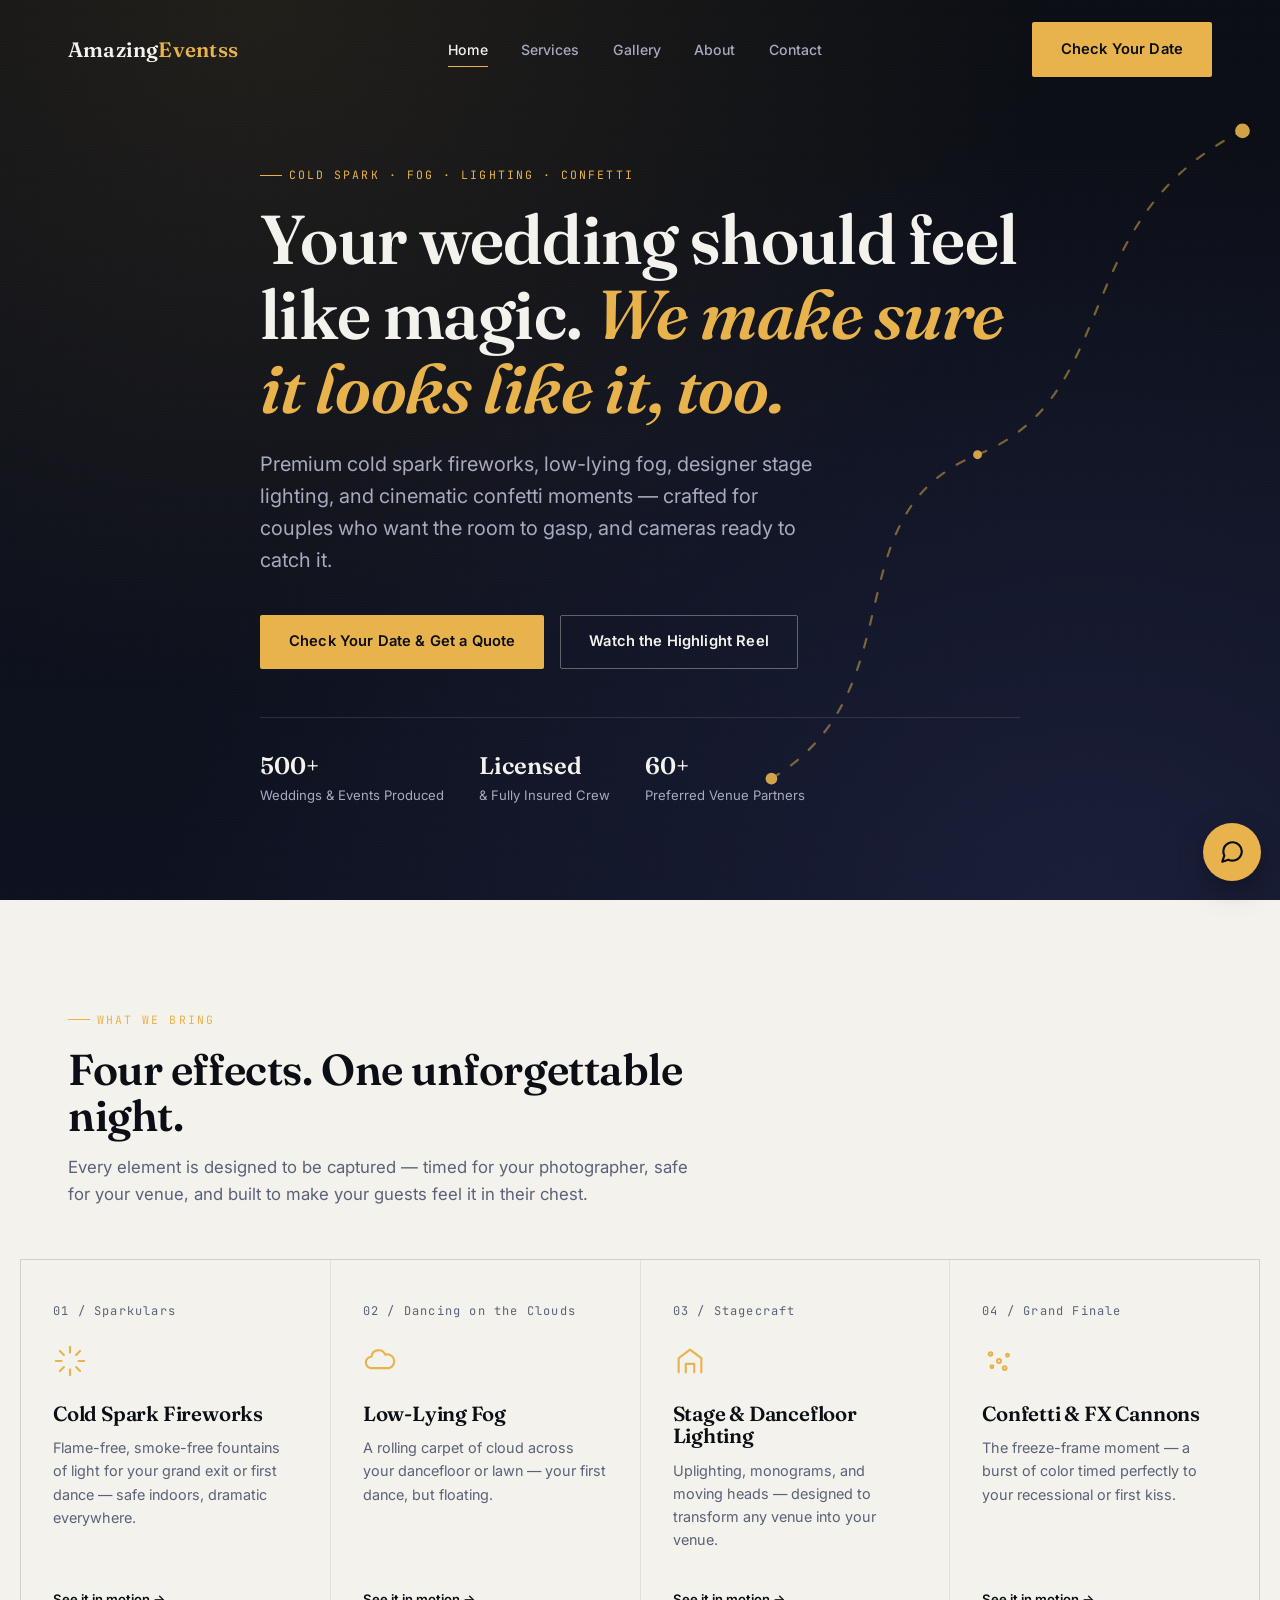
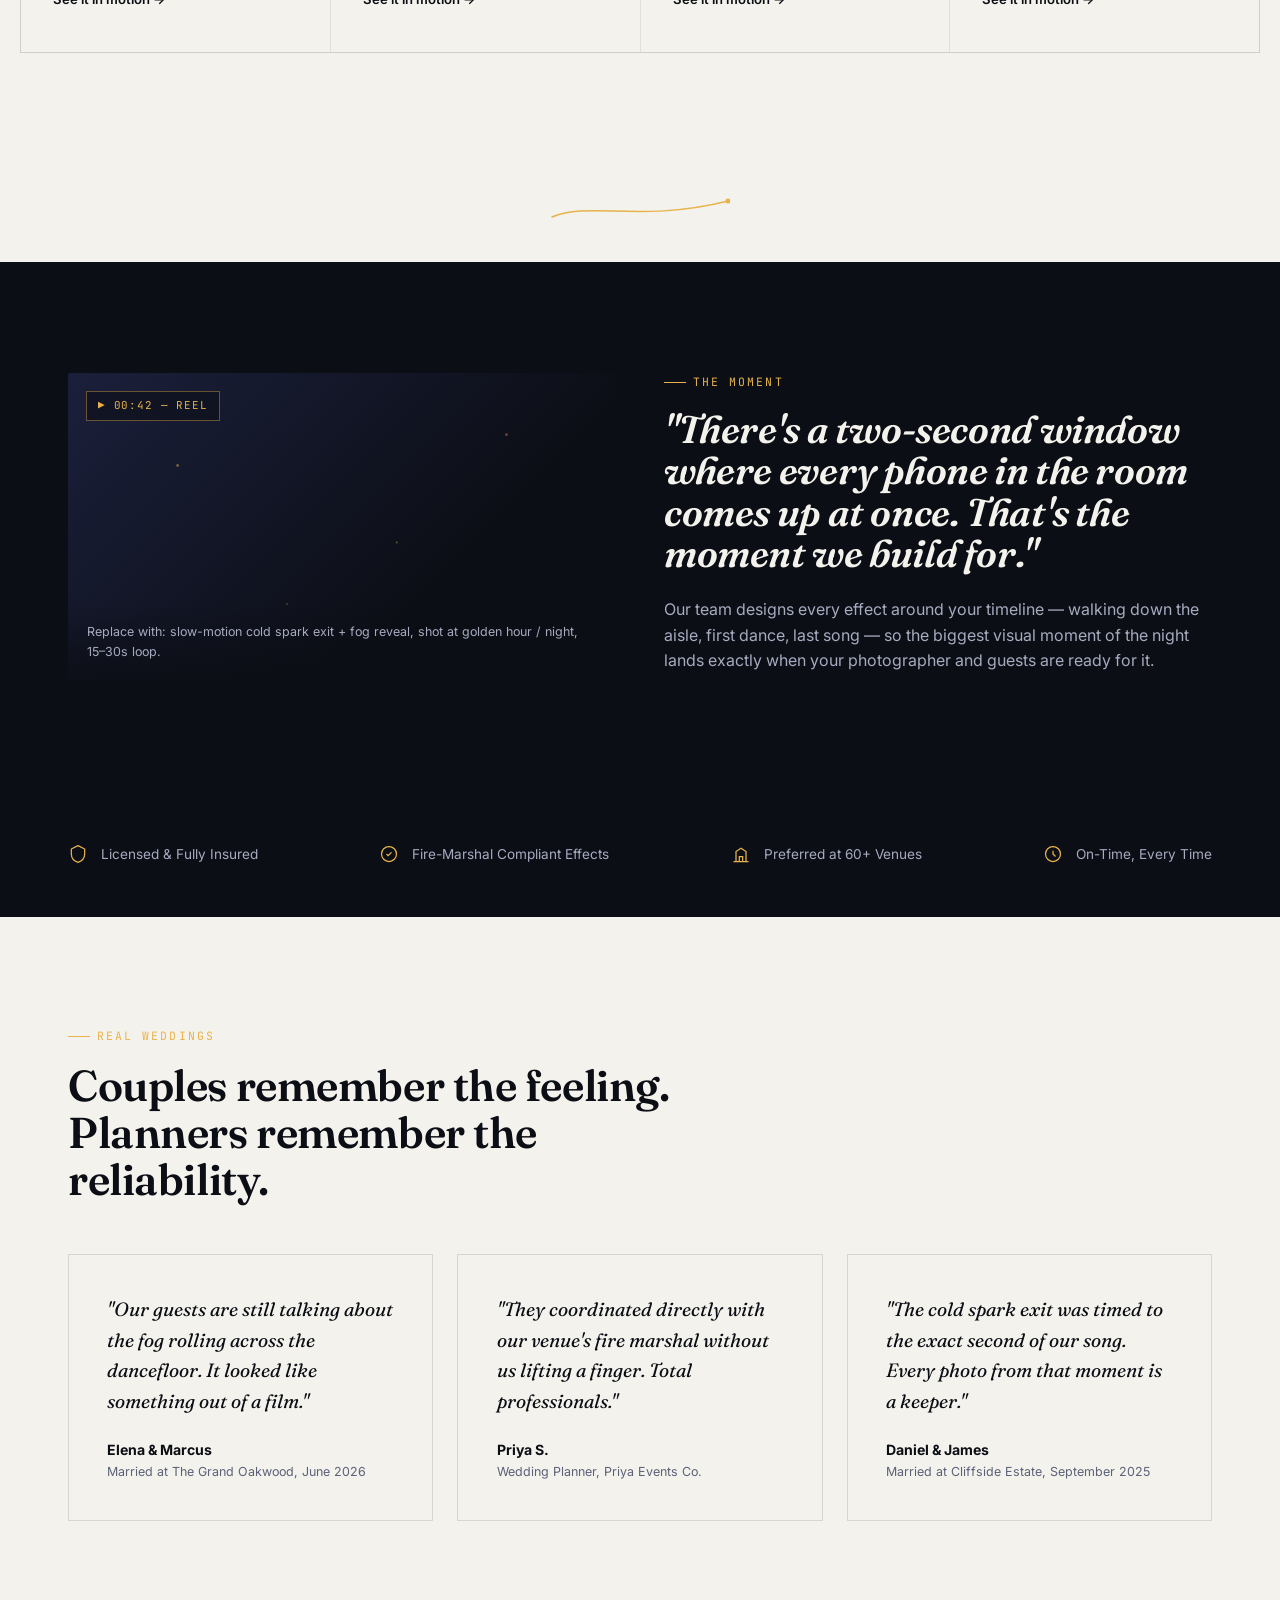
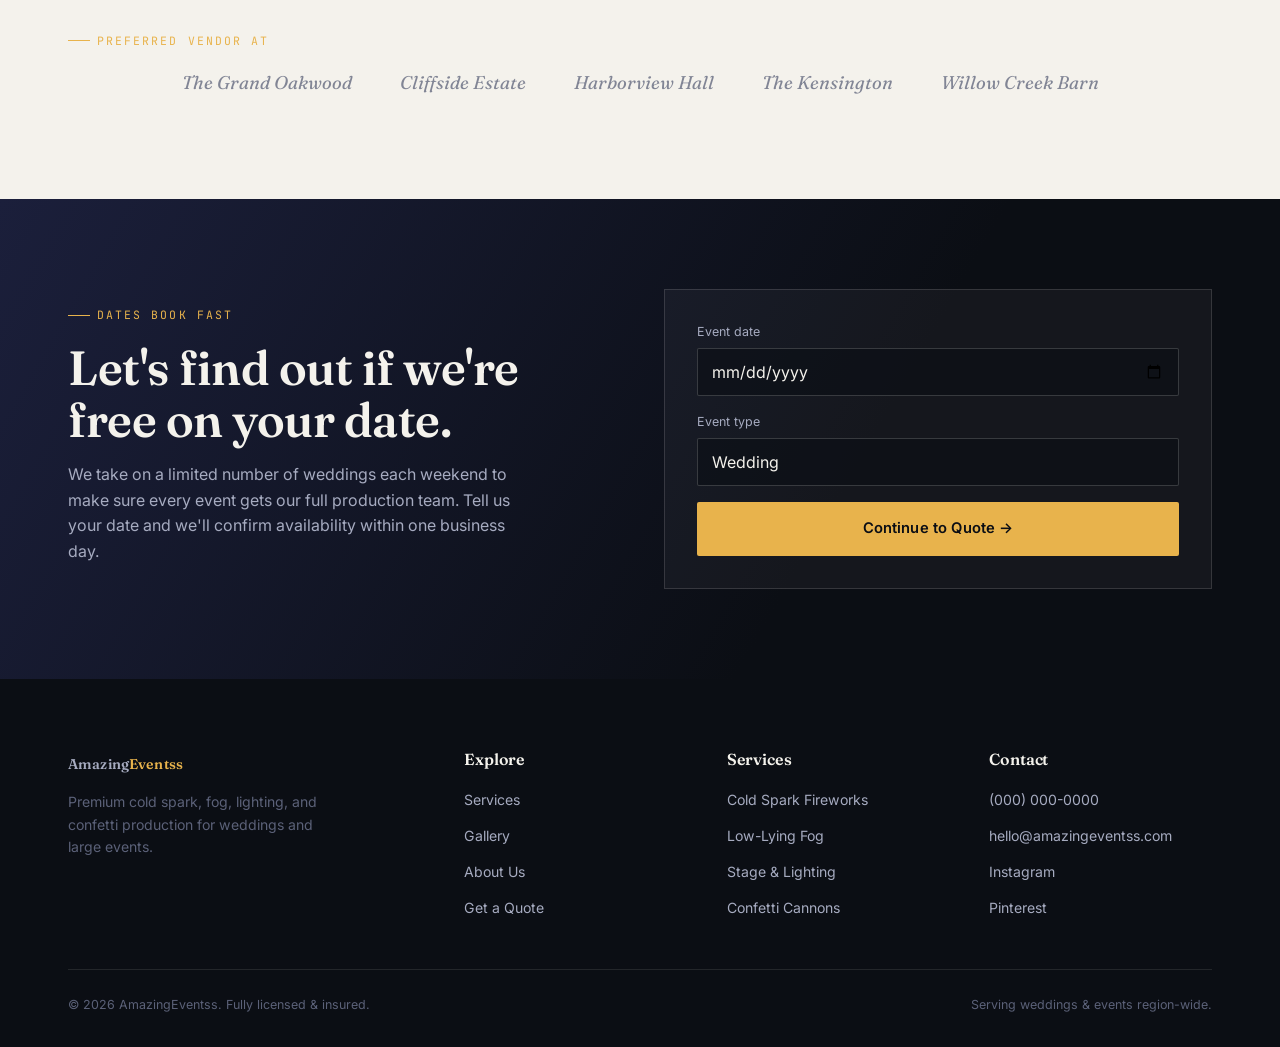
==== index.html @ cc932c7c "Initial commit" ====
<!DOCTYPE html>
<html lang="en">
<head>
<meta charset="UTF-8">
<meta name="viewport" content="width=device-width, initial-scale=1.0">
<title>AmazingEventss — Premium Cold Spark, Fog &amp; Lighting for Weddings</title>
<meta name="description" content="Cold spark fireworks, low-lying fog, designer stage lighting, and confetti cannons for weddings and premium events. Licensed, insured, unforgettable.">

<!-- Fonts -->
<link rel="preconnect" href="https://fonts.googleapis.com">
<link href="https://fonts.googleapis.com/css2?family=Fraunces:ital,wght@0,500;0,600;1,500&family=Inter:wght@400;500;600;700&family=JetBrains+Mono:wght@400;500&display=swap" rel="stylesheet">

<!-- Bootstrap (grid + utilities only — visual design is custom) -->
<link href="https://cdn.jsdelivr.net/npm/bootstrap@5.3.3/dist/css/bootstrap.min.css" rel="stylesheet">

<!-- Site styles -->
<link rel="stylesheet" href="css/style.css">
</head>
<body>

<!-- =============================== NAVBAR =============================== -->
<nav class="ae-nav">
  <div class="container-wide">
    <a href="index.html" class="ae-brand">Amazing<span>Eventss</span></a>
    <ul class="ae-links" id="aeLinks">
      <li><a href="index.html" class="active">Home</a></li>
      <li><a href="services.html">Services</a></li>
      <li><a href="gallery.html">Gallery</a></li>
      <li><a href="about.html">About</a></li>
      <li><a href="contact.html">Contact</a></li>
    </ul>
    <div class="ae-nav-cta">
      <a href="contact.html" class="btn-spark d-none d-md-inline-flex">Check Your Date</a>
      <button class="ae-burger" id="aeBurger" aria-label="Toggle menu" aria-expanded="false">&#9776;</button>
    </div>
  </div>
</nav>

<!-- =============================== HERO =============================== -->
<header class="hero">
  <svg class="spark-trail" viewBox="0 0 400 500" xmlns="http://www.w3.org/2000/svg" aria-hidden="true">
    <path d="M20,480 C120,420 60,300 160,260 C260,220 220,100 340,40" />
    <circle class="ember" cx="20" cy="480" r="4"></circle>
    <circle class="ember" cx="160" cy="260" r="3" style="animation-delay:1.2s"></circle>
    <circle class="ember" cx="340" cy="40" r="5" style="animation-delay:2.4s"></circle>
  </svg>

  <div class="container-wide">
    <div class="hero-inner">
      <span class="eyebrow" id="heroEyebrow">Cold Spark · Fog · Lighting · Confetti</span>
      <h1><span id="heroHeadlineMain">Your wedding should feel like magic. </span><em id="heroHeadlineEmphasis">We make sure it looks like it, too.</em></h1>
      <p class="hero-sub" id="heroSubheadline">Premium cold spark fireworks, low-lying fog, designer stage lighting, and cinematic confetti moments — crafted for couples who want the room to gasp, and cameras ready to catch it.</p>
      <div class="hero-ctas">
        <a href="contact.html" class="btn-spark">Check Your Date &amp; Get a Quote</a>
        <a href="gallery.html" class="btn-ghost">Watch the Highlight Reel</a>
      </div>
      <div class="hero-trust">
        <div class="hero-trust-item"><strong id="statWeddings">500+</strong>Weddings &amp; Events Produced</div>
        <div class="hero-trust-item"><strong>Licensed</strong>&amp; Fully Insured Crew</div>
        <div class="hero-trust-item"><strong id="statVenues">60+</strong>Preferred Venue Partners</div>
      </div>
    </div>
  </div>
</header>

<!-- =============================== SERVICES TEASER =============================== -->
<section class="section-pad" id="services">
  <div class="container-wide">
    <div class="section-head">
      <span class="eyebrow">What We Bring</span>
      <h2>Four effects. One unforgettable night.</h2>
      <p>Every element is designed to be captured — timed for your photographer, safe for your venue, and built to make your guests feel it in their chest.</p>
    </div>
  </div>

  <div class="container-wide" style="padding:0;">
    <div class="svc-grid">

      <div class="svc-card reveal">
        <span class="num">01 / Sparkulars</span>
        <svg class="svc-icon" viewBox="0 0 24 24" fill="none" stroke="currentColor" stroke-width="1.5"><path d="M12 2v4M12 18v4M4.9 4.9l2.8 2.8M16.3 16.3l2.8 2.8M2 12h4M18 12h4M4.9 19.1l2.8-2.8M16.3 7.7l2.8-2.8" stroke-linecap="round"/></svg>
        <h3>Cold Spark Fireworks</h3>
        <p>Flame-free, smoke-free fountains of light for your grand exit or first dance — safe indoors, dramatic everywhere.</p>
        <a href="services.html#sparkulars" class="svc-link">See it in motion →</a>
      </div>

      <div class="svc-card reveal">
        <span class="num">02 / Dancing on the Clouds</span>
        <svg class="svc-icon" viewBox="0 0 24 24" fill="none" stroke="currentColor" stroke-width="1.5"><path d="M6 17a4 4 0 010-8 5 5 0 019.6-1.5A4.5 4.5 0 0118.5 17H6z" stroke-linecap="round" stroke-linejoin="round"/></svg>
        <h3>Low-Lying Fog</h3>
        <p>A rolling carpet of cloud across your dancefloor or lawn — your first dance, but floating.</p>
        <a href="services.html#fog" class="svc-link">See it in motion →</a>
      </div>

      <div class="svc-card reveal">
        <span class="num">03 / Stagecraft</span>
        <svg class="svc-icon" viewBox="0 0 24 24" fill="none" stroke="currentColor" stroke-width="1.5"><path d="M4 20V10l8-6 8 6v10M9 20v-6h6v6" stroke-linecap="round" stroke-linejoin="round"/></svg>
        <h3>Stage &amp; Dancefloor Lighting</h3>
        <p>Uplighting, monograms, and moving heads — designed to transform any venue into your venue.</p>
        <a href="services.html#lighting" class="svc-link">See it in motion →</a>
      </div>

      <div class="svc-card reveal">
        <span class="num">04 / Grand Finale</span>
        <svg class="svc-icon" viewBox="0 0 24 24" fill="none" stroke="currentColor" stroke-width="1.5"><circle cx="12" cy="12" r="1.4"/><circle cx="6" cy="7" r="1.2"/><circle cx="18" cy="8" r="1"/><circle cx="16" cy="17" r="1.3"/><circle cx="7" cy="16" r="1"/></svg>
        <h3>Confetti &amp; FX Cannons</h3>
        <p>The freeze-frame moment — a burst of color timed perfectly to your recessional or first kiss.</p>
        <a href="services.html#confetti" class="svc-link">See it in motion →</a>
      </div>

    </div>
  </div>
</section>

<div class="spark-divider" aria-hidden="true">
  <svg viewBox="0 0 180 24"><path d="M2,20 C40,4 90,26 178,4"/><circle cx="178" cy="4" r="2.5"/></svg>
</div>

<!-- =============================== FEATURE QUOTE / VIDEO MOMENT =============================== -->
<section class="on-dark section-pad">
  <div class="container-wide">
    <div class="row align-items-center g-5">
      <div class="col-lg-6 reveal">
        <div class="media-frame wide">
          <span class="media-tag">▶ 00:42 — Reel</span>
          <div class="media-caption">Replace with: slow-motion cold spark exit + fog reveal, shot at golden hour / night, 15–30s loop.</div>
        </div>
      </div>
      <div class="col-lg-6 reveal">
        <span class="eyebrow">The Moment</span>
        <h2 class="font-display" style="font-size:clamp(1.8rem,3vw,2.4rem); font-style:italic;">"There's a two-second window where every phone in the room comes up at once. That's the moment we build for."</h2>
        <p style="color:var(--stone); margin-top:1.4rem;">Our team designs every effect around your timeline — walking down the aisle, first dance, last song — so the biggest visual moment of the night lands exactly when your photographer and guests are ready for it.</p>
      </div>
    </div>
  </div>
</section>

<!-- =============================== TRUST STRIP =============================== -->
<section class="trust-strip">
  <div class="container-wide">
    <div class="trust-item"><svg viewBox="0 0 24 24" fill="none" stroke="currentColor" stroke-width="1.5"><path d="M12 2l8 4v6c0 5-3.5 8.5-8 10-4.5-1.5-8-5-8-10V6l8-4z" stroke-linejoin="round"/></svg>Licensed &amp; Fully Insured</div>
    <div class="trust-item"><svg viewBox="0 0 24 24" fill="none" stroke="currentColor" stroke-width="1.5"><path d="M9 12l2 2 4-4M21 12a9 9 0 11-18 0 9 9 0 0118 0z"/></svg>Fire-Marshal Compliant Effects</div>
    <div class="trust-item"><svg viewBox="0 0 24 24" fill="none" stroke="currentColor" stroke-width="1.5"><path d="M3 21h18M6 21V9l6-4 6 4v12M10 21v-6h4v6"/></svg>Preferred at 60+ Venues</div>
    <div class="trust-item"><svg viewBox="0 0 24 24" fill="none" stroke="currentColor" stroke-width="1.5"><path d="M12 8v4l3 3M21 12a9 9 0 11-18 0 9 9 0 0118 0z"/></svg>On-Time, Every Time</div>
  </div>
</section>

<!-- =============================== TESTIMONIALS =============================== -->
<section class="section-pad">
  <div class="container-wide">
    <div class="section-head">
      <span class="eyebrow">Real Weddings</span>
      <h2>Couples remember the feeling. Planners remember the reliability.</h2>
    </div>
    <div class="row g-4" id="testimonialsRow">
      <!-- Populated from data/testimonials.json via js/script.js — edit content in /admin -->
      <div class="col-md-4 reveal">
        <div class="testi-card">
          <p class="quote">"Our guests are still talking about the fog rolling across the dancefloor. It looked like something out of a film."</p>
          <div class="testi-name">Elena &amp; Marcus</div>
          <div class="testi-role">Married at The Grand Oakwood, June 2026</div>
        </div>
      </div>
    </div>
  </div>
</section>

<!-- =============================== VENUE LOGOS =============================== -->
<section class="section-pad" style="padding-top:0;">
  <div class="container-wide">
    <p class="eyebrow" style="justify-content:center;">Preferred Vendor At</p>
    <div class="logo-strip" id="venuePartners">
      <span>The Grand Oakwood</span>
      <span>Cliffside Estate</span>
      <span>Harborview Hall</span>
      <span>The Kensington</span>
      <span>Willow Creek Barn</span>
    </div>
  </div>
</section>

<!-- =============================== FINAL CTA =============================== -->
<section class="cta-banner">
  <div class="container-wide">
    <div class="row g-5 align-items-center">
      <div class="col-lg-6 reveal">
        <span class="eyebrow">Dates Book Fast</span>
        <h2>Let's find out if we're free on your date.</h2>
        <p style="color:var(--stone); margin-top:1rem; max-width:460px;">We take on a limited number of weddings each weekend to make sure every event gets our full production team. Tell us your date and we'll confirm availability within one business day.</p>
      </div>
      <div class="col-lg-6 reveal">
        <form class="mini-form" onsubmit="event.preventDefault(); window.location.href='contact.html';">
          <div>
            <label for="mfDate">Event date</label>
            <input class="form-control" type="date" id="mfDate" required>
          </div>
          <div>
            <label for="mfType">Event type</label>
            <select class="form-select" id="mfType">
              <option>Wedding</option>
              <option>Corporate Event</option>
              <option>Private Party</option>
              <option>Other</option>
            </select>
          </div>
          <button class="btn-spark" type="submit">Continue to Quote →</button>
        </form>
      </div>
    </div>
  </div>
</section>

<!-- =============================== FOOTER =============================== -->
<footer class="ae-footer">
  <div class="container-wide">
    <div class="footer-cols">
      <div>
        <a href="index.html" class="ae-brand" style="display:inline-block; margin-bottom:1rem;">Amazing<span>Eventss</span></a>
        <p style="max-width:280px; font-size:.88rem;">Premium cold spark, fog, lighting, and confetti production for weddings and large events.</p>
      </div>
      <div>
        <h4>Explore</h4>
        <ul>
          <li><a href="services.html">Services</a></li>
          <li><a href="gallery.html">Gallery</a></li>
          <li><a href="about.html">About Us</a></li>
          <li><a href="contact.html">Get a Quote</a></li>
        </ul>
      </div>
      <div>
        <h4>Services</h4>
        <ul>
          <li><a href="services.html#sparkulars">Cold Spark Fireworks</a></li>
          <li><a href="services.html#fog">Low-Lying Fog</a></li>
          <li><a href="services.html#lighting">Stage &amp; Lighting</a></li>
          <li><a href="services.html#confetti">Confetti Cannons</a></li>
        </ul>
      </div>
      <div>
        <h4>Contact</h4>
        <ul>
          <li><a href="tel:+10000000000" data-site="phone-link"><span data-site="phone-text">(000) 000-0000</span></a></li>
          <li><a href="mailto:hello@amazingeventss.com" data-site="email-link"><span data-site="email-text">hello@amazingeventss.com</span></a></li>
          <li><a href="#" data-site="instagram-link">Instagram</a></li>
          <li><a href="#" data-site="pinterest-link">Pinterest</a></li>
        </ul>
      </div>
    </div>
    <div class="footer-bottom">
      <span>© 2026 AmazingEventss. Fully licensed &amp; insured.</span>
      <span>Serving weddings &amp; events region-wide.</span>
    </div>
  </div>
</footer>

<!-- Sticky mobile CTA -->
<div class="sticky-cta">
  <span>Ready to make it magic?</span>
  <a href="contact.html" class="btn-spark">Get a Quote</a>
</div>

<!-- ============ AI CHAT WIDGET ============ -->
<div class="chat-widget" id="chatWidget">
  <button class="chat-toggle" id="chatToggle" aria-label="Open chat">
    <svg class="icon-chat" viewBox="0 0 24 24" fill="none" stroke="currentColor" stroke-width="2"><path d="M21 11.5a8.38 8.38 0 01-.9 3.8 8.5 8.5 0 01-7.6 4.7 8.38 8.38 0 01-3.8-.9L3 21l1.9-5.7a8.38 8.38 0 01-.9-3.8 8.5 8.5 0 014.7-7.6 8.38 8.38 0 013.8-.9h.5a8.48 8.48 0 018 8v.5z" stroke-linecap="round" stroke-linejoin="round"/></svg>
    <svg class="icon-close" viewBox="0 0 24 24" fill="none" stroke="currentColor" stroke-width="2"><path d="M18 6L6 18M6 6l12 12" stroke-linecap="round" stroke-linejoin="round"/></svg>
  </button>
  <div class="chat-panel" id="chatPanel">
    <div class="chat-header">
      <div>
        <strong>AmazingEventss</strong>
        <span>Ask us about our effects</span>
      </div>
      <button class="chat-close" id="chatClose" aria-label="Close chat">&times;</button>
    </div>
    <div class="chat-messages" id="chatMessages"></div>
    <form class="chat-input-row" id="chatForm">
      <input type="text" id="chatInput" placeholder="Type your question..." autocomplete="off" maxlength="500">
      <button type="submit" class="chat-send" aria-label="Send">&rarr;</button>
    </form>
  </div>
</div>

<script src="https://cdn.jsdelivr.net/npm/bootstrap@5.3.3/dist/js/bootstrap.bundle.min.js"></script>
<script src="js/script.js"></script>
<script src="js/chatbot.js"></script>
</body>
</html>
---- css/style.css ----
/* ==========================================================================
   AmazingEventss — Design Tokens
   ========================================================================== */
:root{
  --ink:        #0b0e14;   /* near-black night sky */
  --ink-soft:   #12172a;   /* panel on ink */
  --midnight:   #1b1f3b;   /* deep indigo — fog / night accent */
  --midnight-2: #262c52;
  --spark:      #e8b34c;   /* warm ember gold — primary accent */
  --spark-hot:  #f2895a;   /* ember orange-pink — glow / hover */
  --mist:       #f4f2ec;   /* soft warm ivory — fog white */
  --mist-dim:   #d9d6cd;
  --stone:      #a6abc0;   /* muted slate — secondary text on dark */
  --stone-dark: #5b6178;

  --font-display: "Fraunces", "Georgia", serif;
  --font-body: "Inter", -apple-system, BlinkMacSystemFont, sans-serif;
  --font-mono: "JetBrains Mono", ui-monospace, monospace;

  --radius: 2px;
  --container-max: 1240px;
  --ease: cubic-bezier(.16,.84,.44,1);
}

/* ==========================================================================
   Base
   ========================================================================== */
*,*::before,*::after{ box-sizing:border-box; }
html{ scroll-behavior:smooth; }
@media (prefers-reduced-motion: reduce){
  html{ scroll-behavior:auto; }
  *,*::before,*::after{ animation-duration:.01ms !important; animation-iteration-count:1 !important; transition-duration:.01ms !important; scroll-behavior:auto !important; }
}

body{
  font-family:var(--font-body);
  background:var(--mist);
  color:var(--ink);
  font-size:16px;
  line-height:1.6;
  -webkit-font-smoothing:antialiased;
}

h1,h2,h3,h4,.font-display{
  font-family:var(--font-display);
  font-weight:600;
  letter-spacing:-0.01em;
  line-height:1.08;
  color:var(--ink);
}

p{ color:var(--stone-dark); }

a{ color:inherit; text-decoration:none; }

.eyebrow{
  font-family:var(--font-mono);
  font-size:.72rem;
  letter-spacing:.18em;
  text-transform:uppercase;
  color:var(--spark);
  display:inline-flex;
  align-items:center;
  gap:.6em;
  margin-bottom:1.1rem;
}
.eyebrow::before{
  content:"";
  width:22px; height:1px;
  background:var(--spark);
  display:inline-block;
}

.container-wide{
  max-width:var(--container-max);
  margin:0 auto;
  padding:0 clamp(1.25rem, 4vw, 3rem);
}

section{ position:relative; }
.section-pad{ padding:clamp(4rem, 8vw, 7.5rem) 0; }

/* Focus visibility */
a:focus-visible, button:focus-visible, input:focus-visible, textarea:focus-visible, select:focus-visible{
  outline:2px solid var(--spark);
  outline-offset:3px;
}

/* ==========================================================================
   Buttons
   ========================================================================== */
.btn-spark, .btn-ghost, .btn-outline-mist{
  display:inline-flex;
  align-items:center;
  justify-content:center;
  gap:.6rem;
  font-family:var(--font-body);
  font-weight:600;
  font-size:.92rem;
  letter-spacing:.01em;
  padding:.9rem 1.75rem;
  border-radius:var(--radius);
  border:1px solid transparent;
  transition:all .25s var(--ease);
  white-space:nowrap;
}
.btn-spark{
  background:var(--spark);
  color:var(--ink);
}
.btn-spark:hover{
  background:var(--spark-hot);
  color:var(--ink);
  transform:translateY(-2px);
  box-shadow:0 10px 24px -8px rgba(242,137,90,.55);
}
.btn-ghost{
  background:transparent;
  color:var(--mist);
  border-color:rgba(244,242,236,.35);
}
.btn-ghost:hover{
  border-color:var(--spark);
  color:var(--spark);
}
.btn-outline-mist{
  background:transparent;
  color:var(--ink);
  border-color:var(--ink);
}
.btn-outline-mist:hover{
  background:var(--ink);
  color:var(--mist);
}

/* ==========================================================================
   Navbar
   ========================================================================== */
.ae-nav{
  position:fixed; top:0; left:0; right:0; z-index:1000;
  padding:1.4rem 0;
  transition:background .35s var(--ease), padding .35s var(--ease), border-color .35s var(--ease);
  border-bottom:1px solid transparent;
}
.ae-nav.is-scrolled{
  background:rgba(11,14,20,.92);
  backdrop-filter:blur(10px);
  padding:.9rem 0;
  border-bottom-color:rgba(244,242,236,.08);
}
.ae-nav .container-wide{
  display:flex; align-items:center; justify-content:space-between;
}
.ae-brand{
  font-family:var(--font-display);
  font-size:1.3rem;
  font-weight:600;
  color:var(--mist);
  letter-spacing:.01em;
}
.ae-brand span{ color:var(--spark); }
.ae-links{
  display:flex; align-items:center; gap:2.1rem;
  list-style:none; margin:0; padding:0;
}
.ae-links a{
  font-size:.88rem;
  font-weight:500;
  color:var(--stone);
  position:relative;
  padding:.3rem 0;
  transition:color .2s;
}
.ae-links a:hover, .ae-links a.active{ color:var(--mist); }
.ae-links a.active::after{
  content:"";
  position:absolute; left:0; bottom:-4px;
  width:100%; height:1px;
  background:var(--spark);
}
.ae-nav-cta{ display:flex; align-items:center; gap:1.4rem; }
.ae-burger{
  display:none;
  background:none; border:0; color:var(--mist);
  font-size:1.4rem; cursor:pointer;
}
@media (max-width: 991px){
  .ae-links{
    position:fixed; inset:0 0 0 auto; width:min(78vw,320px);
    background:var(--ink); flex-direction:column; align-items:flex-start;
    padding:6.5rem 2rem 2rem; gap:1.6rem;
    transform:translateX(100%); transition:transform .4s var(--ease);
  }
  .ae-links.is-open{ transform:translateX(0); }
  .ae-burger{ display:block; }
  .ae-nav-cta .btn-spark{ padding:.7rem 1.2rem; font-size:.82rem; }
}

/* ==========================================================================
   Hero
   ========================================================================== */
.hero{
  background:
    radial-gradient(ellipse at 20% 0%, rgba(232,179,76,.10), transparent 55%),
    radial-gradient(ellipse at 85% 100%, rgba(27,31,59,.9), transparent 60%),
    linear-gradient(180deg, var(--ink) 0%, #0e1220 100%);
  color:var(--mist);
  min-height:100vh;
  display:flex;
  align-items:center;
  padding-top:8rem;
  padding-bottom:4rem;
  overflow:hidden;
  position:relative;
}
.hero::after{
  content:"";
  position:absolute; inset:0;
  background-image:radial-gradient(rgba(244,242,236,.35) 1px, transparent 1px);
  background-size:3px 3px;
  opacity:.05;
  pointer-events:none;
}
.hero-inner{
  position:relative; z-index:2;
  max-width:760px;
}
.hero .eyebrow{ color:var(--spark); }
.hero h1{
  font-size:clamp(2.6rem, 5.4vw, 4.6rem);
  color:var(--mist);
  margin-bottom:1.4rem;
}
.hero h1 em{
  font-style:italic;
  color:var(--spark);
}
.hero-sub{
  font-size:clamp(1.05rem, 1.6vw, 1.25rem);
  color:var(--stone);
  max-width:560px;
  margin-bottom:2.4rem;
}
.hero-ctas{ display:flex; gap:1rem; flex-wrap:wrap; margin-bottom:3rem; }
.hero-trust{
  display:flex; gap:2.2rem; flex-wrap:wrap;
  padding-top:1.8rem; border-top:1px solid rgba(244,242,236,.12);
}
.hero-trust-item{ font-size:.82rem; color:var(--stone); }
.hero-trust-item strong{
  display:block; font-family:var(--font-display); font-size:1.5rem; color:var(--mist); font-weight:600;
}

/* Spark trail signature SVG */
.spark-trail{
  position:absolute;
  pointer-events:none;
}
.spark-trail path{
  fill:none;
  stroke:var(--spark);
  stroke-width:1.5;
  stroke-linecap:round;
  stroke-dasharray:6 10;
  opacity:.55;
}
.spark-trail circle{ fill:var(--spark); }
.hero .spark-trail{
  top:8%; right:-4%;
  width:min(46vw, 620px);
  height:auto;
  opacity:.9;
}
@media (prefers-reduced-motion: no-preference){
  .spark-trail .ember{
    animation:ember-drift 7s ease-in-out infinite;
  }
  @keyframes ember-drift{
    0%,100%{ transform:translate(0,0); opacity:.9; }
    50%{ transform:translate(-6px,-10px); opacity:1; }
  }
}

/* Divider spark motif between sections */
.spark-divider{
  display:flex; align-items:center; justify-content:center;
  padding:2.6rem 0;
}
.spark-divider svg{ width:180px; height:24px; }
.spark-divider path{ fill:none; stroke:var(--spark); stroke-width:1.4; stroke-linecap:round; }
.spark-divider circle{ fill:var(--spark); }

/* ==========================================================================
   Section headers
   ========================================================================== */
.section-head{ max-width:640px; margin-bottom:3.2rem; }
.section-head h2{ font-size:clamp(1.9rem, 3.4vw, 2.7rem); }
.section-head p{ font-size:1.05rem; margin-top:.9rem; }
.on-dark .section-head h2, .on-dark h2, .on-dark h3{ color:var(--mist); }
.on-dark p{ color:var(--stone); }
.on-dark{ background:var(--ink); color:var(--mist); }

/* ==========================================================================
   Services teaser cards (home)
   ========================================================================== */
.svc-grid{
  display:grid;
  grid-template-columns:repeat(4,1fr);
  gap:1px;
  background:rgba(11,14,20,.08);
  border:1px solid rgba(11,14,20,.08);
}
.svc-card{
  background:var(--mist);
  padding:2.6rem 2rem;
  display:flex; flex-direction:column;
  min-height:340px;
  transition:background .3s var(--ease);
}
.svc-card:hover{ background:#eeebe2; }
.svc-card .num{
  font-family:var(--font-mono);
  font-size:.75rem; color:var(--stone-dark);
  letter-spacing:.1em;
  margin-bottom:1.4rem;
}
.svc-icon{ width:34px; height:34px; margin-bottom:1.6rem; color:var(--spark); }
.svc-card h3{ font-size:1.28rem; margin-bottom:.7rem; }
.svc-card p{ font-size:.9rem; flex-grow:1; }
.svc-card .svc-link{
  margin-top:1.4rem; font-size:.82rem; font-weight:600; color:var(--ink);
  display:inline-flex; align-items:center; gap:.4rem;
}
.svc-card .svc-link:hover{ color:var(--spark-hot); }
@media (max-width: 991px){ .svc-grid{ grid-template-columns:repeat(2,1fr);} }
@media (max-width: 575px){ .svc-grid{ grid-template-columns:1fr;} }

/* ==========================================================================
   Media placeholders (swap for real photo/video)
   ========================================================================== */
.media-frame{
  position:relative;
  width:100%;
  border-radius:var(--radius);
  overflow:hidden;
  background:linear-gradient(135deg,var(--midnight),var(--ink) 70%);
  aspect-ratio:4/5;
  display:flex; align-items:flex-end;
}
.media-frame.wide{ aspect-ratio:16/9; }
.media-frame.square{ aspect-ratio:1/1; }
.media-frame .media-tag{
  position:absolute; top:1.1rem; left:1.1rem;
  font-family:var(--font-mono); font-size:.68rem; letter-spacing:.08em;
  color:var(--spark); background:rgba(11,14,20,.55);
  padding:.35rem .7rem; border:1px solid rgba(232,179,76,.4);
  text-transform:uppercase;
}
.media-frame .media-caption{
  position:relative; z-index:2;
  padding:1.2rem;
  font-size:.78rem; color:var(--stone);
  background:linear-gradient(to top, rgba(11,14,20,.85), transparent);
  width:100%;
}
.media-frame::before{
  content:"";
  position:absolute; inset:0;
  background-image:
    radial-gradient(2px 2px at 20% 30%, rgba(232,179,76,.7), transparent),
    radial-gradient(1.5px 1.5px at 60% 55%, rgba(232,179,76,.5), transparent),
    radial-gradient(2px 2px at 80% 20%, rgba(242,137,90,.6), transparent),
    radial-gradient(1.5px 1.5px at 40% 75%, rgba(232,179,76,.4), transparent);
}

/* ==========================================================================
   Alternating feature rows (services page)
   ========================================================================== */
.feature-row{
  display:grid;
  grid-template-columns:1fr 1fr;
  gap:clamp(2rem,5vw,5rem);
  align-items:center;
  padding:clamp(3.5rem,7vw,6rem) 0;
  border-top:1px solid rgba(11,14,20,.08);
}
.feature-row:first-of-type{ border-top:none; }
.feature-row.reverse .feature-media{ order:2; }
.feature-row .eyebrow{ color:var(--spark-hot); }
.feature-list{ list-style:none; margin:1.6rem 0 0; padding:0; }
.feature-list li{
  padding:.55rem 0; font-size:.92rem; color:var(--stone-dark);
  border-bottom:1px dashed var(--mist-dim);
  display:flex; gap:.7rem;
}
.feature-list li::before{ content:"—"; color:var(--spark); flex-shrink:0; }
@media (max-width:900px){
  .feature-row, .feature-row.reverse{ grid-template-columns:1fr; }
  .feature-row.reverse .feature-media{ order:0; }
}

/* ==========================================================================
   Trust / stats strip
   ========================================================================== */
.trust-strip{
  background:var(--ink); color:var(--mist);
  padding:3.2rem 0;
}
.trust-strip .container-wide{
  display:flex; flex-wrap:wrap; gap:2.5rem; justify-content:space-between; align-items:center;
}
.trust-item{ display:flex; align-items:center; gap:.8rem; font-size:.85rem; color:var(--stone); }
.trust-item svg{ width:20px; height:20px; color:var(--spark); flex-shrink:0; }

.logo-strip{
  display:flex; flex-wrap:wrap; gap:3rem; align-items:center; justify-content:center;
  opacity:.75;
}
.logo-strip span{
  font-family:var(--font-display); font-style:italic; font-size:1.15rem; color:var(--stone-dark);
}

/* ==========================================================================
   Testimonials
   ========================================================================== */
.testi-card{
  background:var(--mist); border:1px solid var(--mist-dim);
  padding:2.4rem; height:100%;
}
.testi-card p.quote{
  font-family:var(--font-display); font-style:italic; font-size:1.2rem;
  color:var(--ink); margin-bottom:1.4rem;
}
.testi-name{ font-weight:700; font-size:.88rem; }
.testi-role{ font-size:.78rem; color:var(--stone-dark); }

/* ==========================================================================
   CTA banner
   ========================================================================== */
.cta-banner{
  background:linear-gradient(120deg, var(--midnight) 0%, var(--ink) 65%);
  color:var(--mist);
  padding:clamp(3.5rem,7vw,6rem) 0;
  position:relative; overflow:hidden;
}
.cta-banner h2{ color:var(--mist); font-size:clamp(2rem,4vw,3rem); max-width:620px; }
.mini-form{
  background:rgba(244,242,236,.04);
  border:1px solid rgba(244,242,236,.14);
  padding:2rem;
  display:grid; gap:1rem;
}
.mini-form label{ font-size:.78rem; color:var(--stone); margin-bottom:.35rem; display:block; }
.mini-form .form-control, .mini-form .form-select{
  background:rgba(11,14,20,.6); border:1px solid rgba(244,242,236,.18);
  color:var(--mist); border-radius:var(--radius); padding:.7rem .9rem;
}
.mini-form .form-control:focus, .mini-form .form-select:focus{
  background:rgba(11,14,20,.8); border-color:var(--spark); box-shadow:none; color:var(--mist);
}
.chip-check{
  display:flex; flex-wrap:wrap; gap:.6rem;
}
.chip-check input{ display:none; }
.chip-check label{
  border:1px solid rgba(244,242,236,.2); padding:.5rem 1rem; font-size:.8rem;
  cursor:pointer; transition:all .2s; margin:0;
}
.chip-check input:checked + label{ background:var(--spark); color:var(--ink); border-color:var(--spark); }

/* ==========================================================================
   Footer
   ========================================================================== */
.ae-footer{ background:var(--ink); color:var(--stone); padding:4.5rem 0 2rem; }
.ae-footer h4{ color:var(--mist); font-size:1rem; margin-bottom:1.2rem; }
.ae-footer a{ color:var(--stone); font-size:.88rem; }
.ae-footer a:hover{ color:var(--spark); }
.footer-cols{ display:grid; grid-template-columns:1.6fr 1fr 1fr 1fr; gap:2.5rem; padding-bottom:3rem; }
.footer-cols ul{ list-style:none; padding:0; margin:0; display:grid; gap:.65rem; }
.footer-bottom{
  border-top:1px solid rgba(244,242,236,.1); padding-top:1.6rem;
  display:flex; justify-content:space-between; flex-wrap:wrap; gap:1rem;
  font-size:.78rem; color:var(--stone-dark);
}
@media (max-width:800px){ .footer-cols{ grid-template-columns:1fr 1fr; } }

/* ==========================================================================
   Sticky mobile CTA
   ========================================================================== */
.sticky-cta{
  position:fixed; left:0; right:0; bottom:0; z-index:999;
  background:var(--ink); border-top:1px solid rgba(232,179,76,.35);
  padding:.8rem 1rem; display:none;
  justify-content:space-between; align-items:center; gap:1rem;
}
.sticky-cta span{ color:var(--mist); font-size:.85rem; }
@media (max-width:767px){ .sticky-cta.is-visible{ display:flex; } body{ padding-bottom:70px; } }

/* ==========================================================================
   Reveal-on-scroll
   ========================================================================== */
.reveal{ opacity:0; transform:translateY(24px); transition:opacity .8s var(--ease), transform .8s var(--ease); }
.reveal.is-visible{ opacity:1; transform:translateY(0); }

/* ==========================================================================
   Page header (interior pages)
   ========================================================================== */
.page-header{
  background:var(--ink); color:var(--mist);
  padding:9.5rem 0 4rem;
}
.page-header .eyebrow{ color:var(--spark); }
.page-header h1{ color:var(--mist); font-size:clamp(2.2rem,4.4vw,3.4rem); }
.page-header p{ color:var(--stone); max-width:600px; font-size:1.05rem; margin-top:1rem; }

/* ==========================================================================
   Gallery
   ========================================================================== */
.filter-bar{ display:flex; flex-wrap:wrap; gap:.7rem; margin-bottom:2.6rem; }
.filter-btn{
  font-family:var(--font-mono); font-size:.72rem; letter-spacing:.08em; text-transform:uppercase;
  padding:.6rem 1.1rem; border:1px solid var(--mist-dim); background:transparent; color:var(--stone-dark);
  cursor:pointer; transition:all .2s;
}
.filter-btn.active, .filter-btn:hover{ background:var(--ink); color:var(--mist); border-color:var(--ink); }
.gallery-grid{ display:grid; grid-template-columns:repeat(3,1fr); gap:1.2rem; }
.gallery-item{ cursor:default; }
.gallery-item.is-hidden{ display:none; }
@media (max-width:900px){ .gallery-grid{ grid-template-columns:repeat(2,1fr);} }
@media (max-width:560px){ .gallery-grid{ grid-template-columns:1fr;} }

/* ==========================================================================
   About page
   ========================================================================== */
.value-card{ padding:2rem 0; border-top:1px solid var(--mist-dim); }
.value-card:first-child{ border-top:none; }
.value-card .eyebrow{ color:var(--spark-hot); margin-bottom:.6rem; }
.team-grid{ display:grid; grid-template-columns:repeat(4,1fr); gap:1.5rem; }
.team-card .media-frame{ aspect-ratio:3/4; margin-bottom:1rem; }
.team-card h4{ font-size:1rem; margin-bottom:.1rem; }
.team-card span{ font-size:.8rem; color:var(--stone-dark); }
@media (max-width:900px){ .team-grid{ grid-template-columns:repeat(2,1fr);} }

/* ==========================================================================
   Contact page — multi-step form
   ========================================================================== */
.contact-wrap{ display:grid; grid-template-columns:1.3fr 1fr; gap:4rem; align-items:flex-start; }
@media (max-width:960px){ .contact-wrap{ grid-template-columns:1fr; } }

.step-tracker{ display:flex; gap:0; margin-bottom:2.4rem; }
.step-tracker div{
  flex:1; text-align:center; font-family:var(--font-mono); font-size:.7rem; letter-spacing:.06em;
  padding-bottom:.8rem; border-bottom:2px solid var(--mist-dim); color:var(--stone-dark); text-transform:uppercase;
}
.step-tracker div.active{ border-color:var(--spark); color:var(--ink); }

.form-step{ display:none; }
.form-step.is-active{ display:block; }
.big-form label{ font-size:.85rem; font-weight:600; margin-bottom:.4rem; display:block; }
.big-form .form-control, .big-form .form-select, .big-form textarea{
  border:1px solid var(--mist-dim); border-radius:var(--radius); padding:.85rem 1rem; margin-bottom:1.3rem;
  background:#fff; width:100%; font-family:var(--font-body);
}
.big-form .form-control:focus, .big-form textarea:focus, .big-form .form-select:focus{
  border-color:var(--spark); outline:none; box-shadow:0 0 0 3px rgba(232,179,76,.18);
}
.effect-grid{ display:grid; grid-template-columns:repeat(2,1fr); gap:.8rem; margin-bottom:1.5rem; }
.effect-check{ position:relative; }
.effect-check input{ position:absolute; opacity:0; }
.effect-check label{
  display:block; border:1px solid var(--mist-dim); padding:1rem 1.1rem; cursor:pointer; transition:all .2s;
}
.effect-check input:checked + label{ border-color:var(--spark); background:rgba(232,179,76,.08); }
.effect-check label strong{ display:block; font-size:.9rem; }
.effect-check label span{ font-size:.76rem; color:var(--stone-dark); }
.form-nav{ display:flex; justify-content:space-between; margin-top:1rem; }
.success-msg{ display:none; text-align:center; padding:3rem 1rem; }
.success-msg.is-active{ display:block; }
.success-msg svg{ width:52px; height:52px; color:var(--spark); margin-bottom:1.2rem; }

.contact-side .side-block{ padding:1.8rem 0; border-top:1px solid var(--mist-dim); }
.contact-side .side-block:first-child{ border-top:none; padding-top:0; }
.contact-side h4{ font-size:.95rem; margin-bottom:.5rem; }
.contact-side p, .contact-side a{ font-size:.9rem; }
.map-frame{ aspect-ratio:4/3; background:linear-gradient(135deg,var(--midnight),var(--ink)); position:relative; }

/* ==========================================================================
   AI Chat Widget
   ========================================================================== */
.chat-widget{
  position:fixed;
  right:1.2rem;
  bottom:1.2rem;
  z-index:1200;
  font-family:var(--font-body);
}
.chat-toggle{
  width:58px; height:58px;
  border-radius:50%;
  background:var(--spark);
  color:var(--ink);
  border:none;
  cursor:pointer;
  display:flex; align-items:center; justify-content:center;
  box-shadow:0 10px 30px -8px rgba(0,0,0,.5);
  transition:transform .2s var(--ease), background .2s;
}
.chat-toggle:hover{ background:var(--spark-hot); transform:scale(1.06); }
.chat-toggle svg{ width:26px; height:26px; }
.chat-toggle .icon-close{ display:none; }
.chat-widget.is-open .chat-toggle .icon-chat{ display:none; }
.chat-widget.is-open .chat-toggle .icon-close{ display:block; }

.chat-panel{
  position:absolute;
  bottom:72px;
  right:0;
  width:360px;
  max-width:calc(100vw - 2.4rem);
  height:min(520px, 70vh);
  background:var(--ink);
  border:1px solid rgba(244,242,236,.12);
  box-shadow:0 20px 60px -12px rgba(0,0,0,.6);
  display:flex;
  flex-direction:column;
  opacity:0;
  transform:translateY(12px) scale(.98);
  pointer-events:none;
  transition:opacity .22s var(--ease), transform .22s var(--ease);
}
.chat-widget.is-open .chat-panel{
  opacity:1;
  transform:translateY(0) scale(1);
  pointer-events:auto;
}
.chat-header{
  padding:1rem 1.2rem;
  border-bottom:1px solid rgba(244,242,236,.12);
  display:flex; align-items:center; justify-content:space-between;
  flex-shrink:0;
}
.chat-header strong{
  font-family:var(--font-display);
  color:var(--mist);
  font-size:1rem;
  display:block;
}
.chat-header span{
  font-size:.72rem;
  color:var(--stone);
}
.chat-close{
  background:none; border:none; color:var(--stone);
  font-size:1.4rem; line-height:1; cursor:pointer; padding:0 .2rem;
}
.chat-close:hover{ color:var(--spark); }

.chat-messages{
  flex:1;
  overflow-y:auto;
  padding:1.1rem 1.2rem;
  display:flex; flex-direction:column; gap:.8rem;
}
.chat-msg{
  max-width:85%;
  padding:.65rem .9rem;
  font-size:.87rem;
  line-height:1.5;
  white-space:pre-wrap;
}
.chat-msg-bot{
  background:rgba(244,242,236,.06);
  color:var(--mist);
  align-self:flex-start;
  border:1px solid rgba(244,242,236,.08);
}
.chat-msg-user{
  background:var(--spark);
  color:var(--ink);
  align-self:flex-end;
  font-weight:500;
}
.chat-msg-error{
  background:rgba(220,80,80,.12);
  color:#f3b4b4;
  align-self:flex-start;
  border:1px solid rgba(220,80,80,.3);
}
.chat-typing{
  align-self:flex-start;
  display:flex; gap:4px;
  padding:.7rem .9rem;
}
.chat-typing span{
  width:6px; height:6px; border-radius:50%;
  background:var(--stone);
  animation:chat-bounce 1.2s infinite ease-in-out;
}
.chat-typing span:nth-child(2){ animation-delay:.15s; }
.chat-typing span:nth-child(3){ animation-delay:.3s; }
@keyframes chat-bounce{
  0%,60%,100%{ transform:translateY(0); opacity:.5; }
  30%{ transform:translateY(-4px); opacity:1; }
}

.chat-input-row{
  display:flex; gap:.6rem;
  padding:.9rem 1rem;
  border-top:1px solid rgba(244,242,236,.12);
  flex-shrink:0;
}
.chat-input-row input{
  flex:1;
  background:rgba(244,242,236,.06);
  border:1px solid rgba(244,242,236,.16);
  color:var(--mist);
  padding:.65rem .8rem;
  font-family:var(--font-body);
  font-size:.85rem;
}
.chat-input-row input:focus{
  outline:none; border-color:var(--spark);
}
.chat-input-row input::placeholder{ color:var(--stone-dark); }
.chat-send{
  background:var(--spark);
  color:var(--ink);
  border:none;
  width:40px; flex-shrink:0;
  cursor:pointer;
  font-size:1.1rem;
  transition:background .2s;
}
.chat-send:hover{ background:var(--spark-hot); }
.chat-send:disabled{ opacity:.5; cursor:default; }

@media (max-width:480px){
  .chat-widget{ right:.8rem; bottom:.8rem; }
  .chat-panel{ width:calc(100vw - 1.6rem); }
}
/* Keep the widget clear of the sticky mobile CTA bar */
@media (max-width:767px){
  .chat-widget{ bottom:86px; }
}
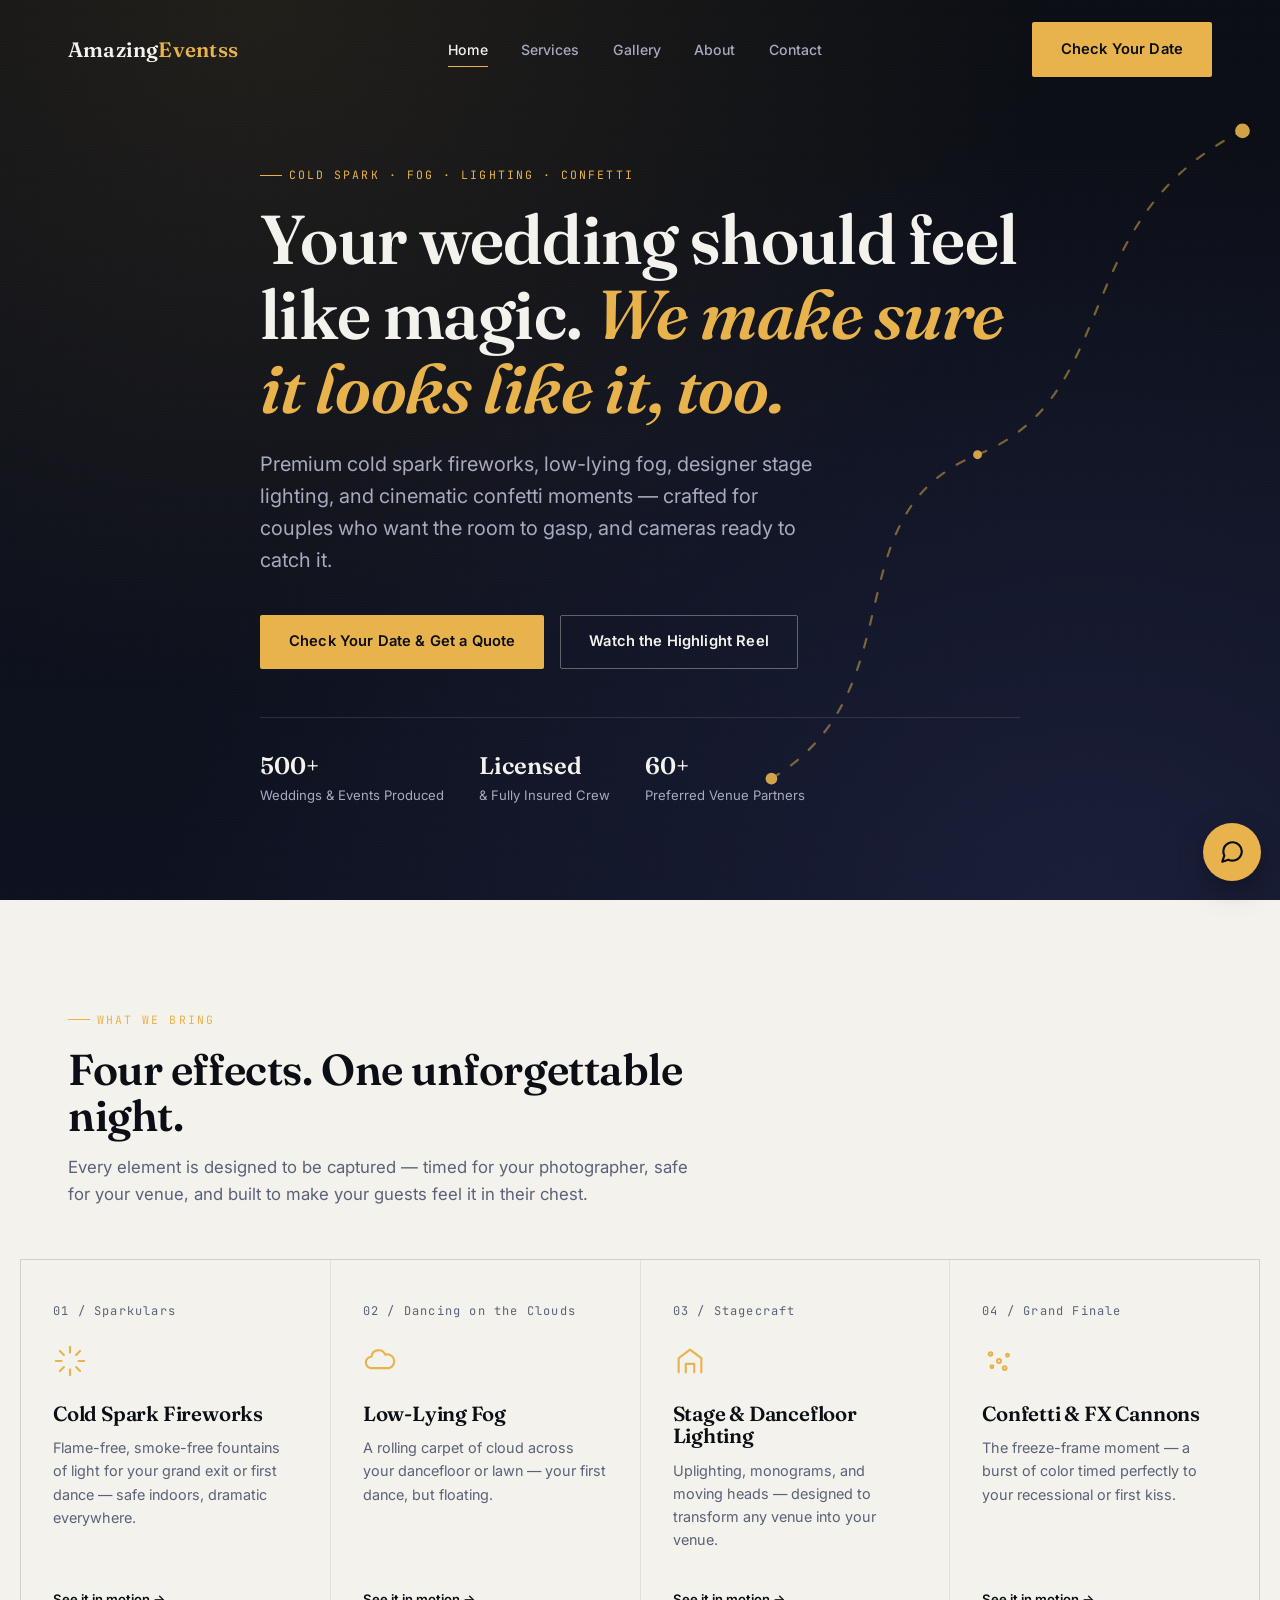
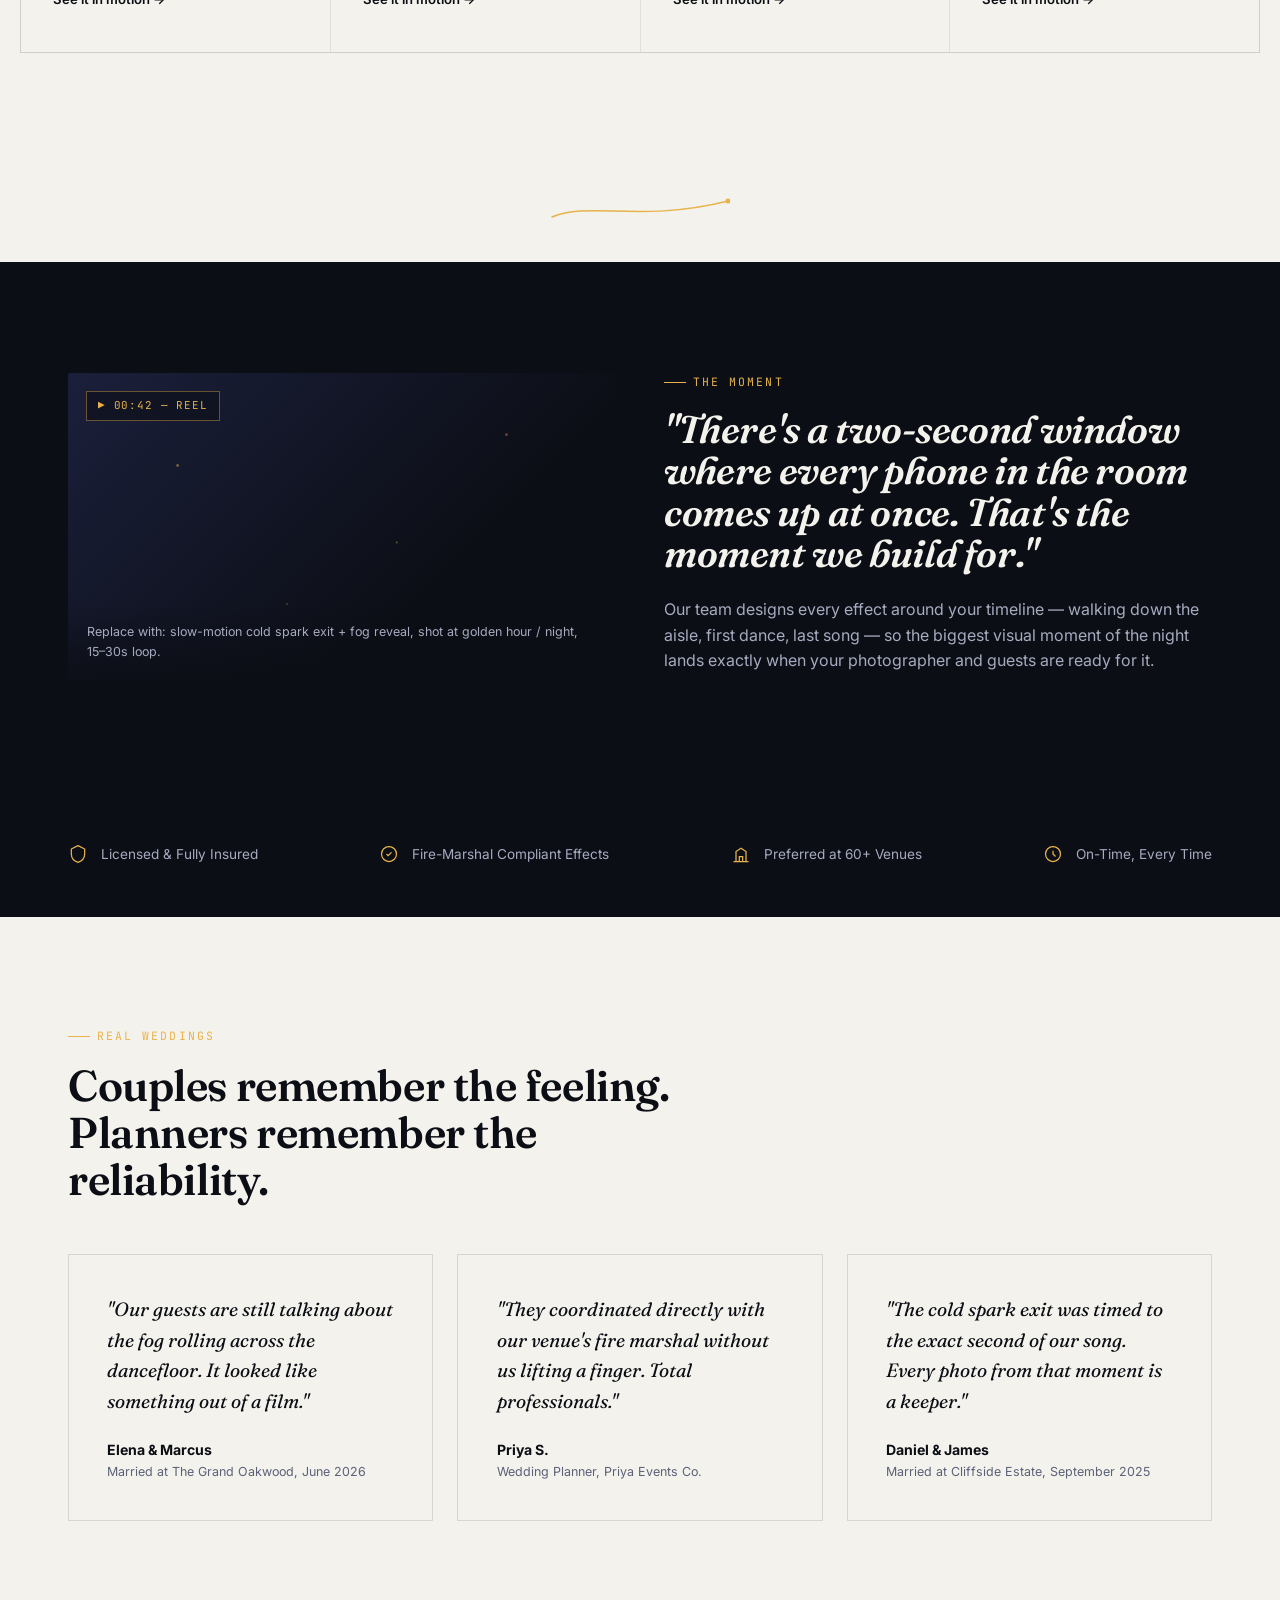
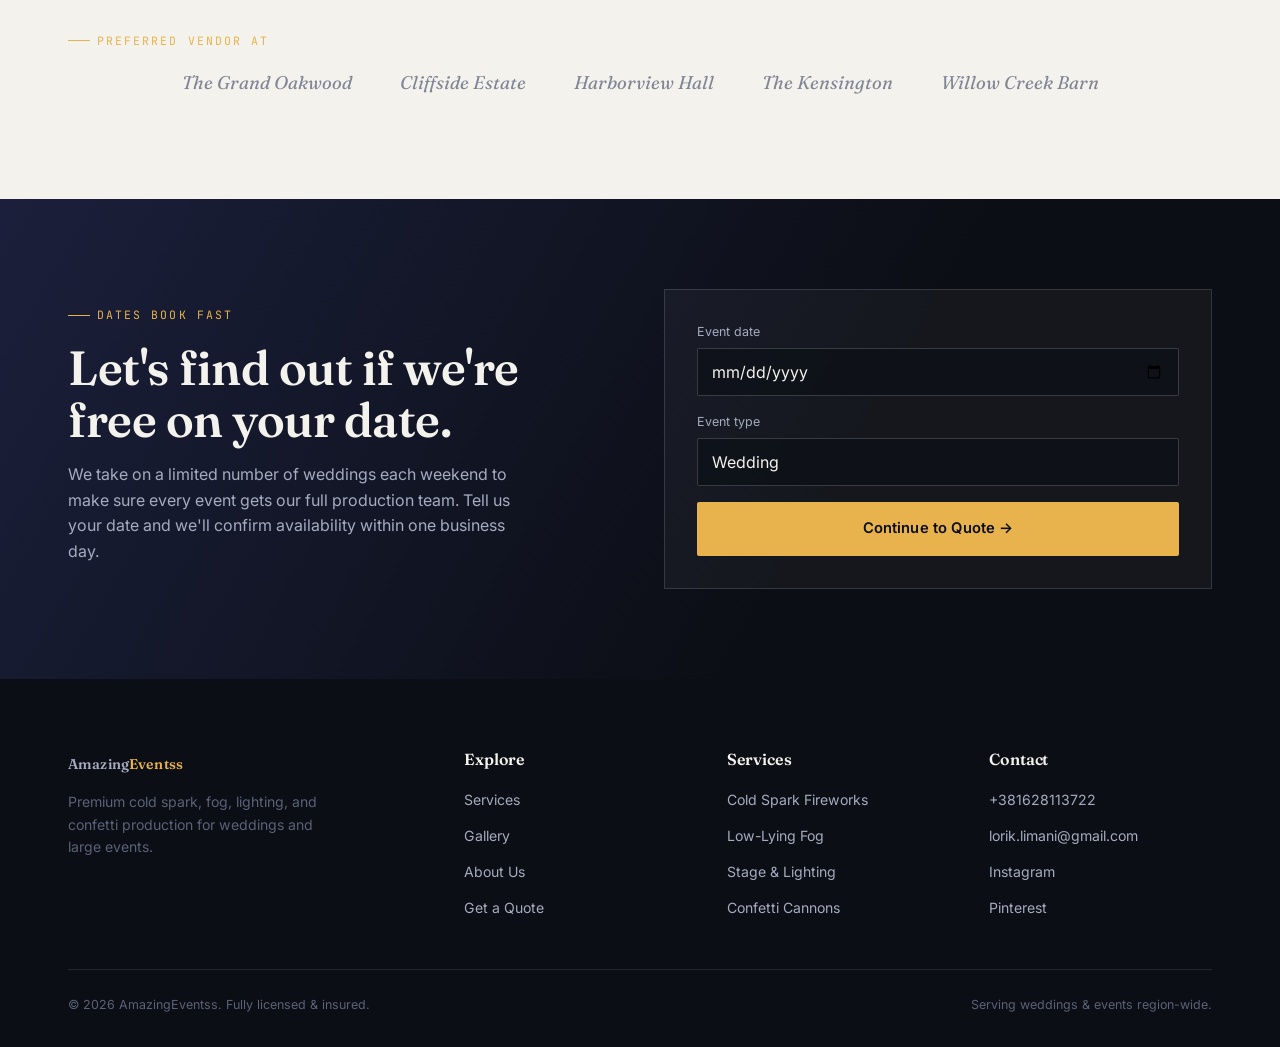
==== commit ea83d3e4: "added the AI Chat Button to each page" ====
--- a/index.html
+++ b/index.html
@@ -239,8 +239,8 @@
       <div>
         <h4>Contact</h4>
         <ul>
-          <li><a href="tel:+10000000000" data-site="phone-link"><span data-site="phone-text">(000) 000-0000</span></a></li>
-          <li><a href="mailto:hello@amazingeventss.com" data-site="email-link"><span data-site="email-text">hello@amazingeventss.com</span></a></li>
+          <li><a href="tel:+381628113722" data-site="phone-link"><span data-site="phone-text">+381628113722</span></a></li>
+          <li><a href="mailto:lorik.limani@gmail.com" data-site="email-link"><span data-site="email-text">lorik.limani@gmail.com</span></a></li>
           <li><a href="#" data-site="instagram-link">Instagram</a></li>
           <li><a href="#" data-site="pinterest-link">Pinterest</a></li>
         </ul>
--- a/css/style.css
+++ b/css/style.css
@@ -686,6 +686,10 @@
   align-self:flex-start;
   border:1px solid rgba(220,80,80,.3);
 }
+.chat-msg-bot strong{
+  color:var(--spark);
+  font-weight:700;
+}
 .chat-typing{
   align-self:flex-start;
   display:flex; gap:4px;
@@ -742,3 +746,246 @@
 @media (max-width:767px){
   .chat-widget{ bottom:86px; }
 }
+
+/* Canvas Sparks Background Overlay */
+#heroSparkCanvas{
+  position:absolute; inset:0;
+  width:100%; height:100%;
+  pointer-events:none; z-index:1;
+}
+
+/* Shimmering Gold Text Clips */
+.gradient-text-gold{
+  background: linear-gradient(135deg, #fff 0%, var(--spark) 50%, var(--spark-hot) 100%);
+  -webkit-background-clip: text;
+  -webkit-text-fill-color: transparent;
+  display: inline-block;
+}
+
+/* Glassmorphism utility card */
+.glass-panel{
+  background: rgba(18, 23, 42, 0.65);
+  backdrop-filter: blur(14px);
+  -webkit-backdrop-filter: blur(14px);
+  border: 1px solid rgba(232, 179, 76, 0.22);
+  border-radius: var(--radius);
+  box-shadow: 0 20px 40px -15px rgba(0, 0, 0, 0.5);
+  transition: transform .35s var(--ease), border-color .35s var(--ease), box-shadow .35s var(--ease);
+}
+.glass-panel:hover{
+  border-color: rgba(232, 179, 76, 0.5);
+  box-shadow: 0 25px 50px -12px rgba(232, 179, 76, 0.2);
+}
+
+/* ==========================================================================
+   Luxury Effects Carousel (Homepage)
+   ========================================================================== */
+.carousel-section{
+  background: var(--ink);
+  color: var(--mist);
+  padding: 5.5rem 0;
+  position: relative;
+  overflow: hidden;
+}
+.ae-carousel-container{
+  position: relative;
+  max-width: 960px;
+  margin: 0 auto;
+  display: flex;
+  align-items: center;
+}
+.ae-carousel{
+  position: relative;
+  width: 100%;
+  aspect-ratio: 16 / 9;
+  max-height: 520px;
+  border-radius: 4px;
+  overflow: hidden;
+  border: 1px solid rgba(232, 179, 76, 0.3);
+  box-shadow: 0 25px 50px rgba(0, 0, 0, 0.85);
+  background: #000;
+}
+.carousel-slide{
+  position: absolute; inset: 0;
+  width: 100%; height: 100%;
+  opacity: 0;
+  visibility: hidden;
+  transition: opacity .6s var(--ease), transform .6s var(--ease);
+  transform: scale(1.04);
+}
+.carousel-slide.active{
+  opacity: 1;
+  visibility: visible;
+  transform: scale(1);
+}
+.slide-media{
+  width: 100%; height: 100%;
+  background-size: cover;
+  background-position: center;
+  position: relative;
+  display: flex;
+  flex-direction: column;
+  justify-content: space-between;
+  padding: clamp(1.5rem, 4vw, 2.5rem);
+}
+.slide-media::before{
+  content: "";
+  position: absolute; inset: 0;
+  background: linear-gradient(180deg, rgba(11,14,20,0.3) 0%, rgba(11,14,20,0.85) 100%);
+  pointer-events: none;
+}
+.slide-badge{
+  position: relative; z-index: 2;
+  align-self: flex-start;
+  font-family: var(--font-mono);
+  font-size: .78rem;
+  letter-spacing: .1em;
+  color: var(--spark);
+  background: rgba(11, 14, 20, 0.7);
+  backdrop-filter: blur(8px);
+  padding: .4rem .9rem;
+  border: 1px solid rgba(232, 179, 76, 0.4);
+  text-transform: uppercase;
+  border-radius: 2px;
+}
+.slide-info{
+  position: relative; z-index: 2;
+  text-align: left;
+  max-width: 520px;
+}
+.slide-info h3{
+  font-family: var(--font-display);
+  font-size: clamp(1.6rem, 3vw, 2.3rem);
+  color: var(--mist);
+  margin-bottom: .6rem;
+}
+.slide-info p{
+  color: var(--stone);
+  font-size: .95rem;
+  margin-bottom: 1.2rem;
+}
+.carousel-arrow{
+  position: absolute; top: 50%; transform: translateY(-50%);
+  z-index: 10;
+  width: 48px; height: 48px;
+  background: rgba(18, 23, 42, 0.85);
+  backdrop-filter: blur(10px);
+  border: 1px solid rgba(232, 179, 76, 0.3);
+  color: var(--spark);
+  font-size: 1.8rem; line-height: 1;
+  border-radius: 50%;
+  cursor: pointer;
+  transition: all .25s var(--ease);
+  display: flex; align-items: center; justify-content: center;
+}
+.carousel-arrow.prev{ left: -24px; }
+.carousel-arrow.next{ right: -24px; }
+.carousel-arrow:hover{
+  background: var(--spark);
+  color: var(--ink);
+  box-shadow: 0 0 20px rgba(232, 179, 76, 0.5);
+}
+.carousel-indicators{
+  display: flex; justify-content: center; gap: .8rem;
+  margin-top: 2rem;
+}
+.carousel-indicators .dot{
+  width: 12px; height: 12px;
+  border-radius: 50%;
+  border: 1px solid rgba(244, 242, 236, 0.4);
+  background: transparent;
+  cursor: pointer;
+  transition: all .25s var(--ease);
+  padding: 0;
+}
+.carousel-indicators .dot.active{
+  background: var(--spark);
+  border-color: var(--spark);
+  width: 32px;
+  border-radius: 6px;
+  box-shadow: 0 0 10px rgba(232, 179, 76, 0.5);
+}
+@media (max-width: 768px){
+  .carousel-arrow.prev{ left: 10px; }
+  .carousel-arrow.next{ right: 10px; }
+}
+
+
+/* ==========================================================================
+   Gallery Lightbox Modal
+   ========================================================================== */
+.ae-lightbox{
+  position: fixed; inset: 0; z-index: 9999;
+  background: rgba(11, 14, 20, 0.94);
+  backdrop-filter: blur(16px);
+  display: flex; align-items: center; justify-content: center;
+  opacity: 0; pointer-events: none;
+  transition: opacity .3s var(--ease);
+  padding: 2rem;
+}
+.ae-lightbox.is-open{
+  opacity: 1; pointer-events: auto;
+}
+.lightbox-content{
+  max-width: 900px; width: 100%;
+  position: relative; text-align: center;
+}
+.lightbox-content img{
+  max-width: 100%; max-height: 75vh;
+  border-radius: 2px;
+  box-shadow: 0 25px 60px rgba(0,0,0,0.9);
+  border: 1px solid rgba(232, 179, 76, 0.3);
+}
+.lightbox-caption{
+  margin-top: 1.2rem;
+  color: var(--mist);
+  font-family: var(--font-display);
+  font-size: 1.2rem;
+}
+.lightbox-tag{
+  display: inline-block;
+  font-family: var(--font-mono);
+  font-size: .75rem; color: var(--spark);
+  margin-bottom: .4rem; text-transform: uppercase;
+}
+.lightbox-close{
+  position: absolute; top: -40px; right: 0;
+  background: none; border: none; color: var(--mist);
+  font-size: 2rem; cursor: pointer;
+}
+
+/* ==========================================================================
+   Package Budget Estimator Widget
+   ========================================================================== */
+.calc-container{
+  background: rgba(18, 23, 42, 0.85);
+  backdrop-filter: blur(16px);
+  border: 1px solid rgba(232, 179, 76, 0.25);
+  padding: 2.5rem; border-radius: 4px;
+  color: var(--mist);
+  margin-top: 3rem;
+}
+.calc-options{
+  display: grid; grid-template-columns: repeat(auto-fit, minmax(200px, 1fr)); gap: 1rem;
+  margin: 1.5rem 0;
+}
+.calc-item{
+  background: rgba(11, 14, 20, 0.6);
+  border: 1px solid rgba(244, 242, 236, 0.15);
+  padding: 1.2rem; border-radius: 2px;
+  cursor: pointer; transition: all .2s;
+  display: flex; flex-direction: column; justify-content: space-between;
+}
+.calc-item.selected{
+  border-color: var(--spark);
+  background: rgba(232, 179, 76, 0.12);
+}
+.calc-price-result{
+  display: flex; justify-content: space-between; align-items: center;
+  border-top: 1px solid rgba(244, 242, 236, 0.15);
+  padding-top: 1.5rem; margin-top: 1.5rem;
+}
+.calc-price-result .amount{
+  font-family: var(--font-display);
+  font-size: 2.2rem; color: var(--spark);
+}
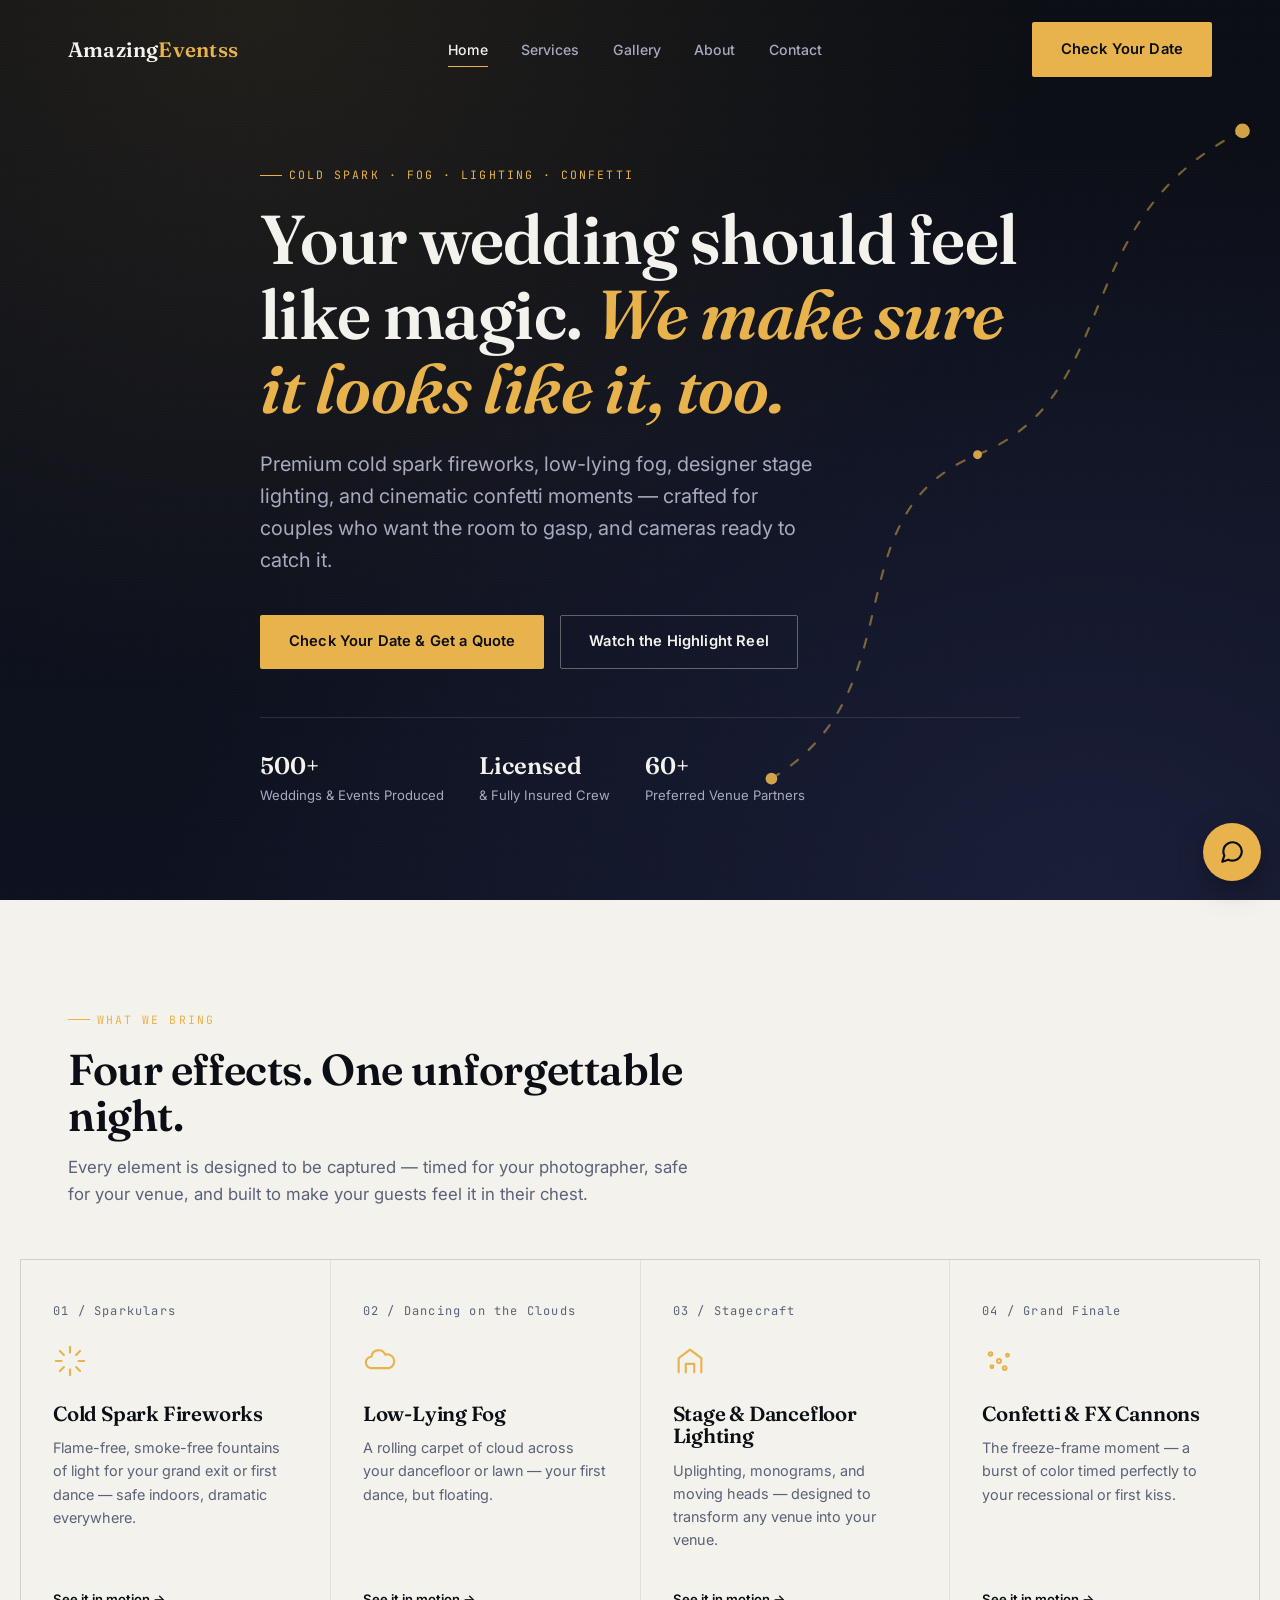
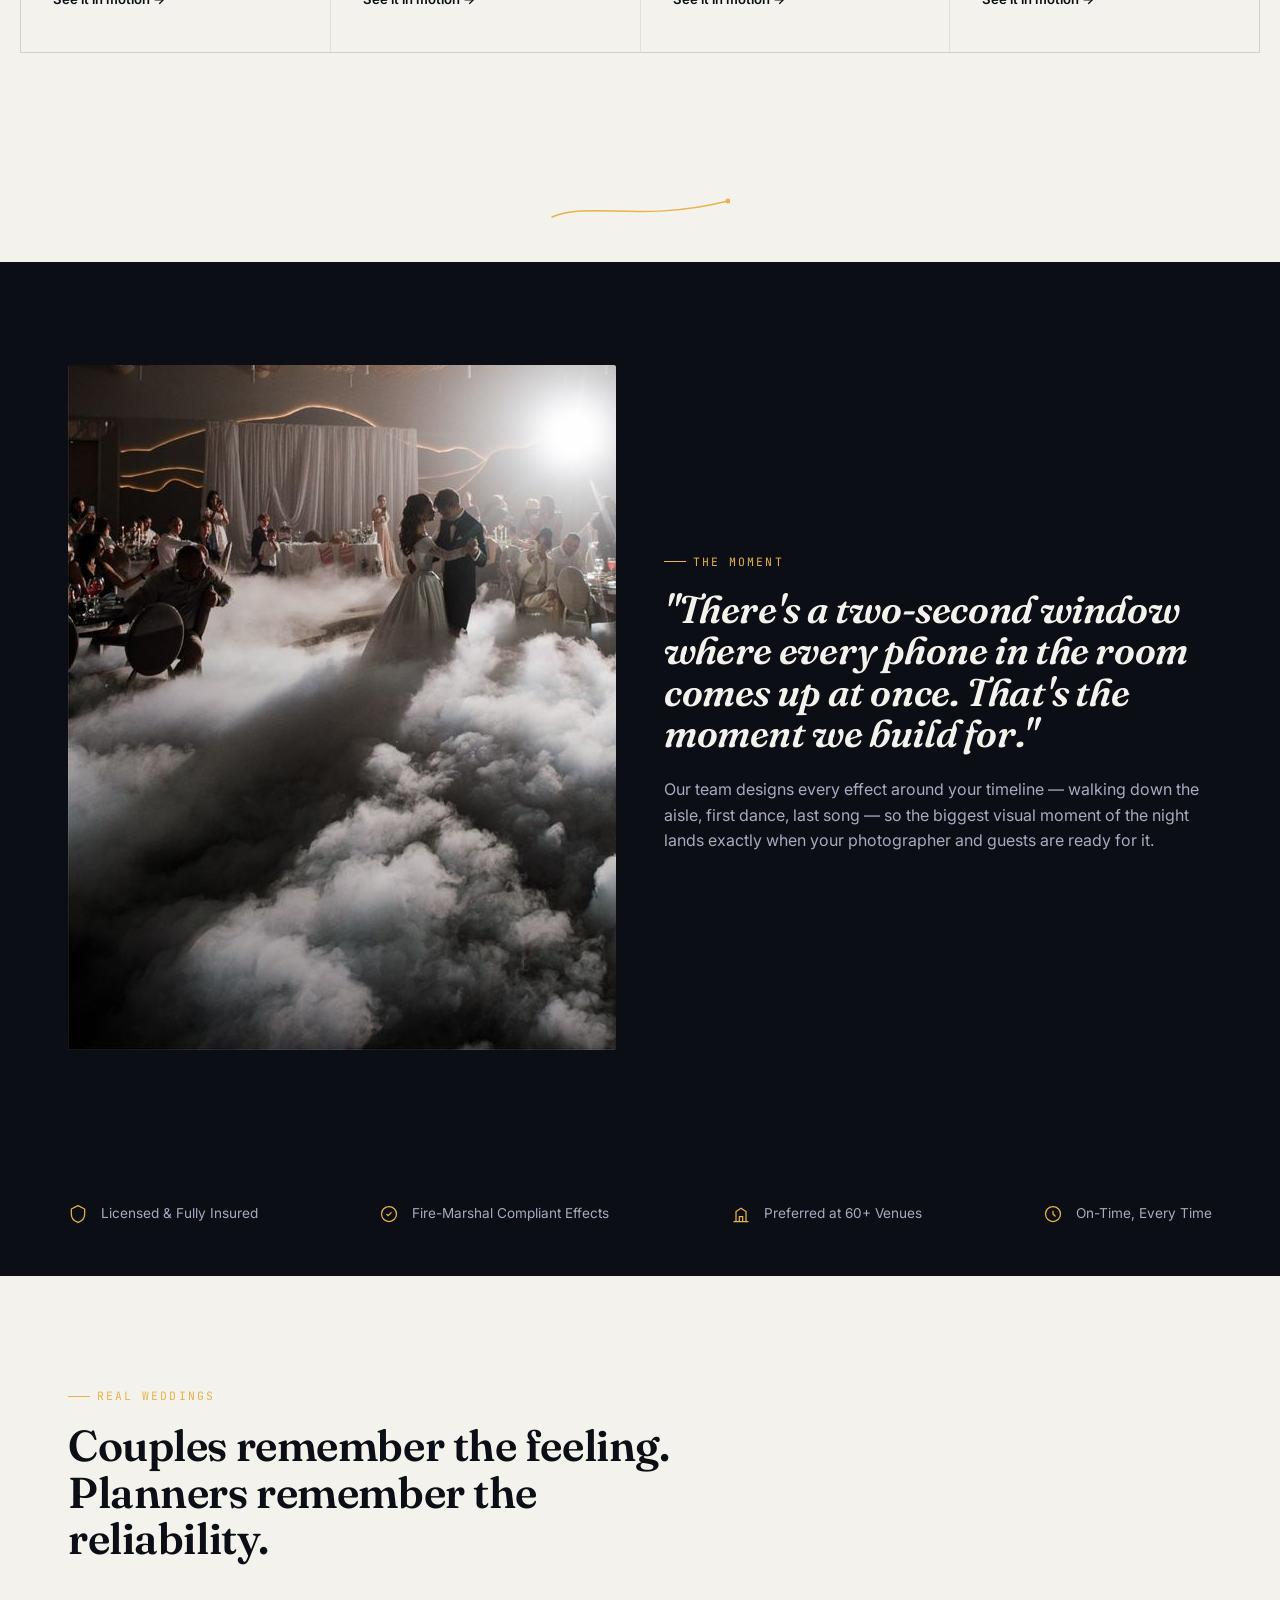
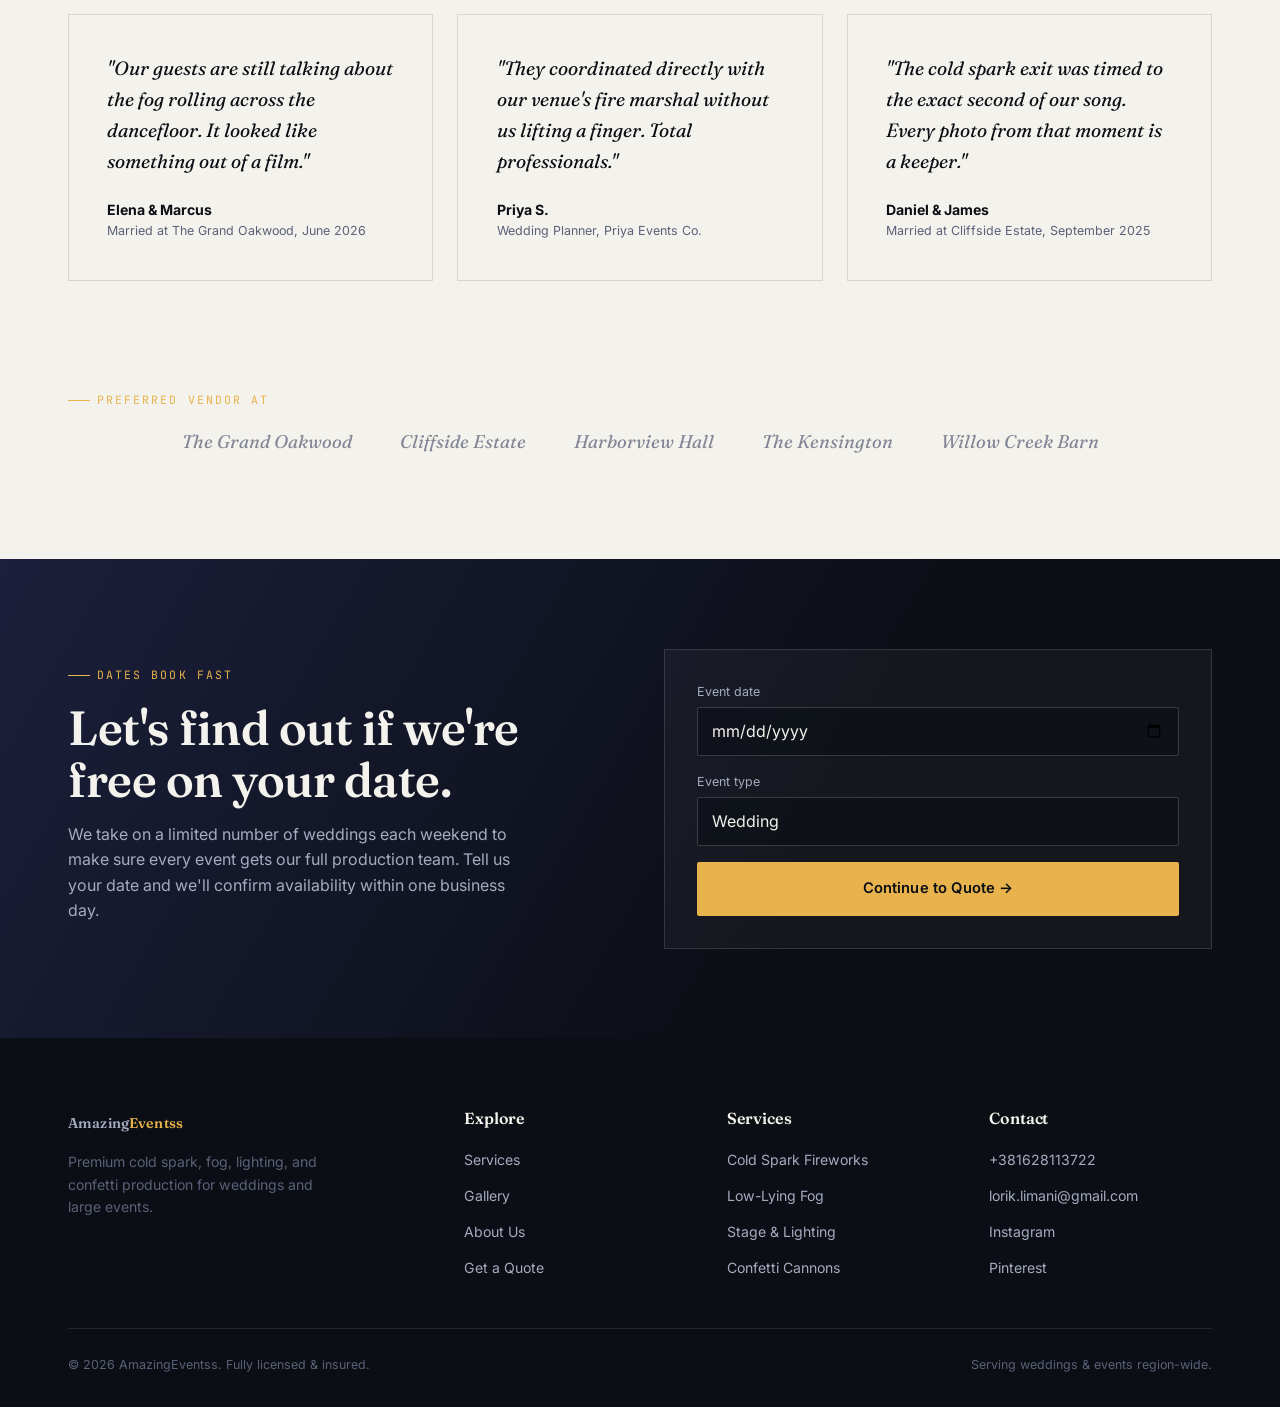
==== commit 03ee1cf2: "added the AI Chat Button to each page" ====
--- a/index.html
+++ b/index.html
@@ -120,11 +120,10 @@
 <section class="on-dark section-pad">
   <div class="container-wide">
     <div class="row align-items-center g-5">
-      <div class="col-lg-6 reveal">
-        <div class="media-frame wide">
-          <span class="media-tag">▶ 00:42 — Reel</span>
-          <div class="media-caption">Replace with: slow-motion cold spark exit + fog reveal, shot at golden hour / night, 15–30s loop.</div>
-        </div>
+      <div class="col-lg-6 reveal center">
+    <div class="media-frame reveal">
+      <img src="images/img2.jpg" alt="Cold spark exit with low fog at a wedding reception">
+    </div>
       </div>
       <div class="col-lg-6 reveal">
         <span class="eyebrow">The Moment</span>
